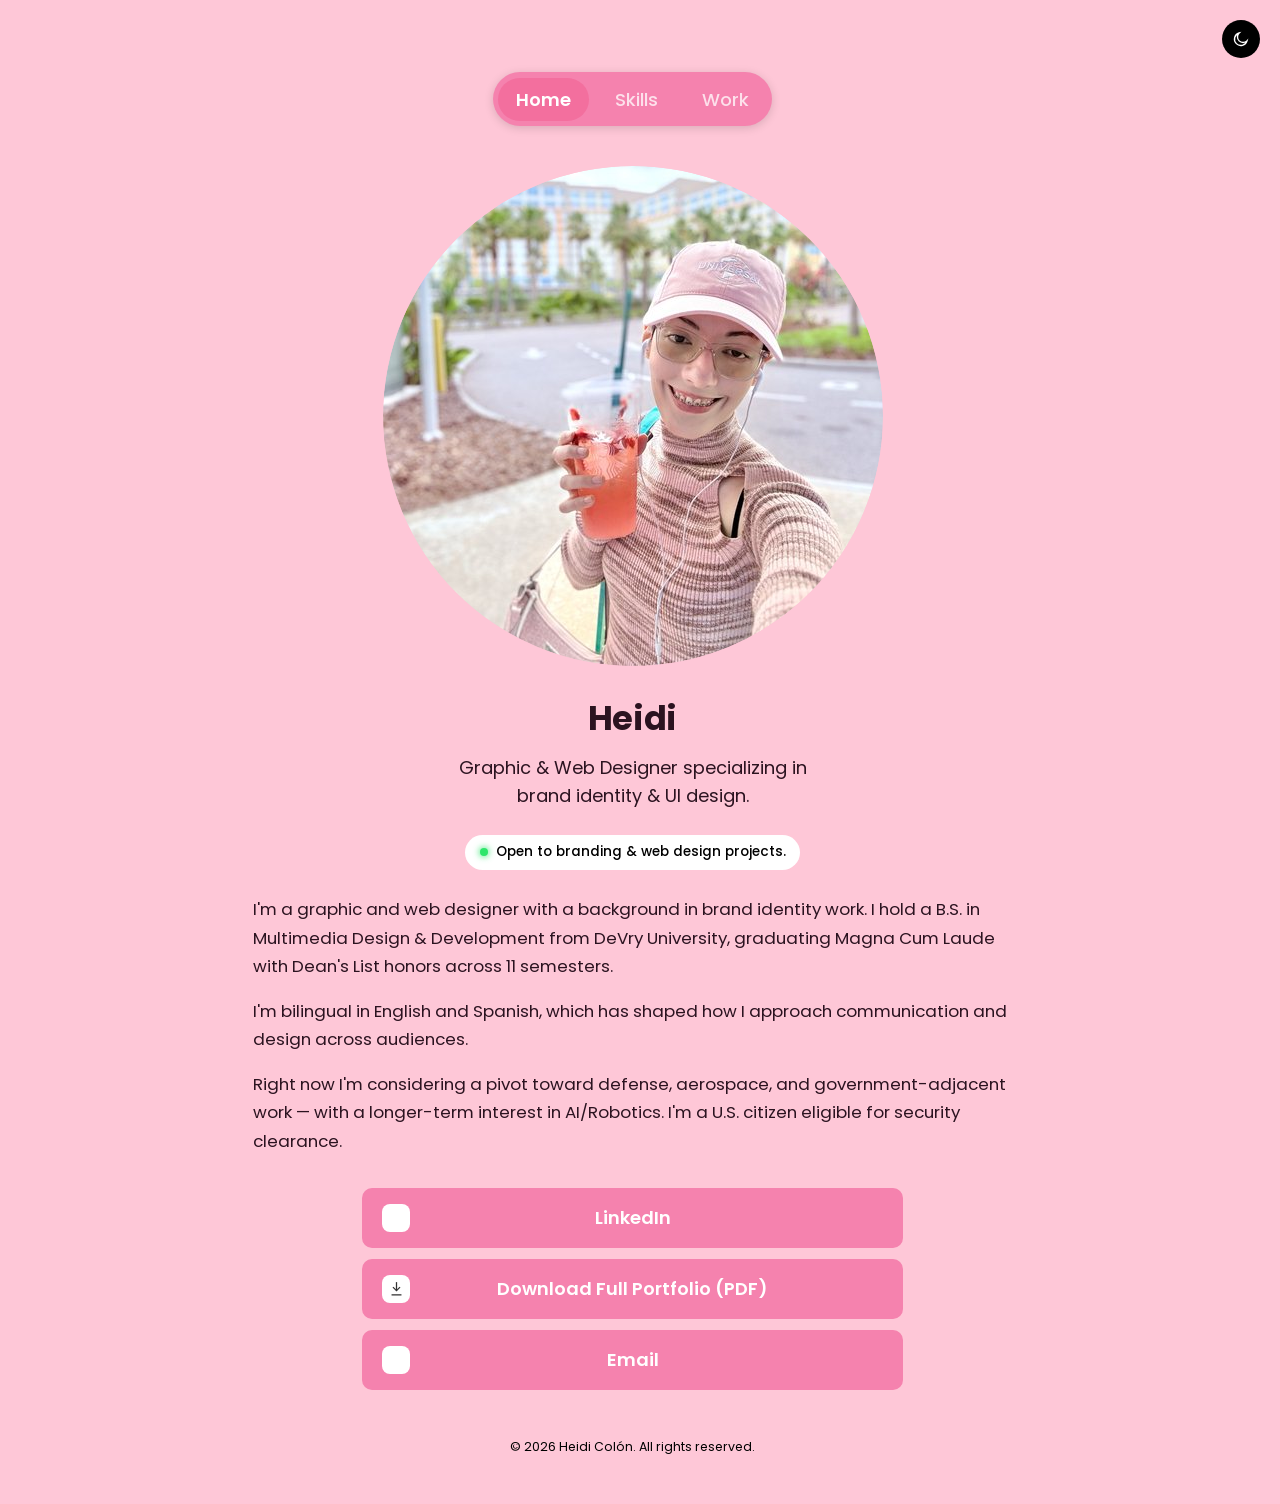
==== index.html @ cafd6dd6 "Add files via upload" ====
<!DOCTYPE html>
<html lang="en">
<head>
<meta charset="UTF-8">
<meta name="viewport" content="width=device-width, initial-scale=1.0">
<title>Heidi Colón</title>
<link rel="preconnect" href="https://fonts.googleapis.com">
<link rel="preconnect" href="https://fonts.gstatic.com" crossorigin>
<link href="https://fonts.googleapis.com/css2?family=Poppins:wght@400;500;600;700&display=swap" rel="stylesheet">
<link rel="stylesheet" href="style.css">
</head>
<body>

<button class="theme-toggle" id="themeToggle" aria-label="Toggle light and dark mode">
  <svg class="icon-sun" viewBox="0 0 24 24" fill="none" stroke="currentColor" stroke-width="1.8"><circle cx="12" cy="12" r="4.5"/><path d="M12 2.5v2M12 19.5v2M4.2 4.2l1.4 1.4M18.4 18.4l1.4 1.4M2.5 12h2M19.5 12h2M4.2 19.8l1.4-1.4M18.4 5.6l1.4-1.4"/></svg>
  <svg class="icon-moon" viewBox="0 0 24 24" fill="none" stroke="currentColor" stroke-width="1.8"><path d="M20 14.5A8.5 8.5 0 1 1 9.5 4a6.8 6.8 0 0 0 10.5 10.5z"/></svg>
</button>

<main class="page">
  <nav class="site-nav">
    <button class="nav-toggle" id="navToggle" aria-label="Toggle menu" aria-expanded="false">
      <svg class="icon-menu" viewBox="0 0 24 24" fill="none" stroke="currentColor" stroke-width="2"><line x1="3" y1="6" x2="21" y2="6"/><line x1="3" y1="12" x2="21" y2="12"/><line x1="3" y1="18" x2="21" y2="18"/></svg>
      <svg class="icon-close" viewBox="0 0 24 24" fill="none" stroke="currentColor" stroke-width="2"><line x1="6" y1="6" x2="18" y2="18"/><line x1="6" y1="18" x2="18" y2="6"/></svg>
    </button>
    <div class="nav-links" id="navLinks">
      <a href="index.html" class="nav-link active">Home</a>
      <a href="skills.html" class="nav-link">Skills</a>
      <a href="work.html" class="nav-link">Work</a>
    </div>
  </nav>

  <div class="avatar glitch-ring" aria-hidden="true"><img src="heidi.jpg" alt="" class="avatar-photo"><img src="zionzeta-avatar.jpg" alt="" class="avatar-photo-dark"></div>

  <h1 class="glitch-name" data-text="Zion Zeta"><span class="name-light">Heidi</span><span class="name-dark">Zion Zeta</span></h1>
  <p class="tagline">
    <span class="tagline-light">Graphic &amp; Web Designer specializing in brand identity &amp; UI design.</span>
    <span class="tagline-dark">Twitch Streamer, Content Creator &amp; Professional Memer by night.</span>
  </p>

  <div class="status-pill">
    <span class="status-dot"></span>
    <span class="tagline-light">Open to branding &amp; web design projects.</span>
    <span class="tagline-dark">Open to collabs &amp; sponsorships.</span>
  </div>

  <div class="about-copy tagline-light">
    <p>I'm a graphic and web designer with a background in brand identity work. I hold a B.S. in Multimedia Design &amp; Development from DeVry University, graduating Magna Cum Laude with Dean's List honors across 11 semesters.</p>
    <p>I'm bilingual in English and Spanish, which has shaped how I approach communication and design across audiences.</p>
    <p>Right now I'm considering a pivot toward defense, aerospace, and government-adjacent work — with a longer-term interest in AI/Robotics. I'm a U.S. citizen eligible for security clearance.</p>
  </div>

  <div class="links links-light">
    <a class="link-block" href="https://www.linkedin.com/in/heidicl/" target="_blank" rel="noopener">
      <span class="icon-badge"><img src="https://cdn.jsdelivr.net/npm/simple-icons@latest/icons/linkedin.svg" alt="" width="17" height="17"></span>
      <span class="label">LinkedIn</span>
    </a>
    <a class="link-block" href="Heidi_Portfolio.pdf" download>
      <span class="icon-badge"><svg viewBox="0 0 24 24" fill="none" stroke="currentColor" stroke-width="1.8"><path d="M12 3v12"/><path d="M7 10l5 5 5-5"/><path d="M5 21h14"/></svg></span>
      <span class="label">Download Full Portfolio (PDF)</span>
    </a>
    <a class="link-block" href="mailto:heidifett13@gmail.com">
      <span class="icon-badge"><img src="https://cdn.jsdelivr.net/npm/simple-icons@latest/icons/gmail.svg" alt="" width="17" height="17"></span>
      <span class="label">Email</span>
    </a>
  </div>

  <div class="links links-dark">
    <a class="link-block" href="https://www.twitch.tv/zionzeta" target="_blank" rel="noopener">
      <span class="icon-badge"><img src="https://cdn.jsdelivr.net/npm/simple-icons@latest/icons/twitch.svg" alt="" width="17" height="17"></span>
      <span class="label">Twitch</span>
    </a>
    <a class="link-block" href="https://www.tiktok.com/@zionzeta" target="_blank" rel="noopener">
      <span class="icon-badge"><img src="https://cdn.jsdelivr.net/npm/simple-icons@latest/icons/tiktok.svg" alt="" width="17" height="17"></span>
      <span class="label">TikTok</span>
    </a>
    <a class="link-block" href="mailto:zeta.bsns@gmail.com">
      <span class="icon-badge"><img src="https://cdn.jsdelivr.net/npm/simple-icons@latest/icons/gmail.svg" alt="" width="17" height="17"></span>
      <span class="label">Email</span>
    </a>
  </div>

  <footer>&copy; 2026 Heidi Colón. All rights reserved.</footer>
</main>

<script src="script.js"></script>
</body>
</html>
---- style.css ----
:root {
  --bg: #fec7d7;
  --surface: #f582ae;
  --surface-hover: #f36f9e;
  --accent: #c9436c;
  --icon-bg: #f582ae;
  --button-text: #ffffff;
  --text: #2b1320;
  --muted: #7a3550;
  --border: #f2a4c0;
}

:root[data-theme="dark"] {
  --bg: #1c1c1c;
  --surface: #ccff00;
  --surface-hover: #a3cc00;
  --accent: #ccff00;
  --icon-bg: #ccff00;
  --button-text: #000000;
  --text: #f3f1ec;
  --muted: #8b94a3;
  --border: #2a3340;
}

* { box-sizing: border-box; }

html {
  overflow-y: scroll;
  scrollbar-gutter: stable;
}

body {
  margin: 0;
  min-height: 100vh;
  background: var(--bg);
  color: var(--text);
  font-family: 'Poppins', sans-serif;
  display: flex;
  align-items: flex-start;
  justify-content: center;
  padding: 4.5rem 1.5rem 3rem;
  transition: background 0.2s, color 0.2s;
}

@media (prefers-reduced-motion: reduce) {
  * { animation: none !important; transition: none !important; }
}

.page {
  width: 100%;
  max-width: 26rem;
  display: flex;
  flex-direction: column;
  align-items: center;
  text-align: center;
}

.site-nav {
  display: flex;
  justify-content: center;
  margin-bottom: 2.5rem;
  position: sticky;
  top: 1rem;
  z-index: 50;
}

.nav-links {
  display: inline-flex;
  gap: 0.55rem;
  background: var(--surface);
  padding: 0.35rem;
  border-radius: 999px;
  box-shadow: 0 2px 10px rgba(0, 0, 0, 0.15);
}

:root[data-theme="dark"] .nav-links {
  box-shadow: 0 2px 10px rgba(0, 0, 0, 0.35);
}

.nav-toggle {
  display: none;
  width: 42px;
  height: 42px;
  border-radius: 50%;
  border: none;
  background: var(--surface);
  color: var(--button-text);
  align-items: center;
  justify-content: center;
  cursor: pointer;
  box-shadow: 0 2px 10px rgba(0, 0, 0, 0.15);
}

:root[data-theme="dark"] .nav-toggle {
  box-shadow: 0 2px 10px rgba(0, 0, 0, 0.35);
}

.nav-toggle svg { width: 20px; height: 20px; }

.nav-toggle .icon-close { display: none; }
.nav-toggle.open .icon-menu { display: none; }
.nav-toggle.open .icon-close { display: block; }

@media (max-width: 480px) {
  .nav-toggle {
    display: flex;
  }

  .nav-links {
    display: none;
    position: absolute;
    top: calc(100% + 0.5rem);
    left: 50%;
    transform: translateX(-50%);
    flex-direction: column;
    min-width: 200px;
    padding: 0.6rem;
    border-radius: 14px;
  }

  .nav-links.open {
    display: flex;
  }

  .nav-link {
    text-align: center;
    border-radius: 10px;
  }

  .nav-link:hover,
  .nav-link:focus-visible,
  .nav-link.active:hover {
    transform: none;
  }
}

.nav-link {
  color: var(--button-text);
  text-decoration: none;
  font-size: 1.125rem;
  font-weight: 500;
  opacity: 0.75;
  padding: 0.5rem 1.1rem;
  border-radius: 999px;
  transition: opacity 0.15s, transform 0.15s, background 0.15s, color 0.15s;
}

.nav-link:hover,
.nav-link:focus-visible {
  opacity: 1;
  background: var(--surface-hover);
  color: var(--button-text);
  transform: scale(1.05);
}

.nav-link.active {
  opacity: 1;
  font-weight: 600;
  background: var(--surface-hover);
  color: var(--button-text);
}

.nav-link.active:hover {
  transform: scale(1.05);
}

.avatar {
  width: 500px;
  max-width: 80vw;
  aspect-ratio: 1 / 1;
  border-radius: 50%;
  display: flex;
  align-items: center;
  justify-content: center;
  position: relative;
  margin-bottom: 1.75rem;
  overflow: hidden;
}

.avatar-photo {
  width: 100%;
  height: 100%;
  object-fit: cover;
  border-radius: 50%;
  display: block;
}

:root[data-theme="dark"] .avatar-photo {
  display: none;
}

.avatar-photo-dark {
  width: 100%;
  height: 100%;
  object-fit: cover;
  border-radius: 50%;
  display: none;
}

:root[data-theme="dark"] .avatar-photo-dark {
  display: block;
}

.avatar::before {
  content: "";
  position: absolute;
  inset: -8px;
  border-radius: 50%;
  border: 1px solid var(--border);
  animation: sweep 1.4s ease-out;
}

@keyframes sweep {
  from { clip-path: inset(0 100% 0 0); opacity: 0; }
  to { clip-path: inset(0 0 0 0); opacity: 1; }
}

.avatar span {
  font-family: 'Poppins', sans-serif;
  font-size: clamp(4.5rem, 22vw, 11rem);
  font-weight: 600;
  color: var(--icon-bg);
}

h1 {
  font-family: 'Poppins', sans-serif;
  font-size: 2.1rem;
  font-weight: 700;
  letter-spacing: -0.01em;
  margin: 0 0 0.6rem;
}

:root[data-theme="dark"] .avatar.glitch-ring::after {
  content: "";
  position: absolute;
  inset: 0;
  border-radius: 50%;
  background-image: url('zionzeta-avatar.jpg');
  background-size: cover;
  background-position: center;
  opacity: 0;
  pointer-events: none;
}

:root[data-theme="dark"] .avatar.glitch-ring.is-glitching::after {
  animation: glitch-slice 0.28s steps(1, end);
}

@keyframes glitch-slice {
  0%   { opacity: 1; clip-path: inset(8% 0 68% 0); transform: translateX(-10px); }
  20%  { opacity: 1; clip-path: inset(42% 0 28% 0); transform: translateX(12px); }
  40%  { opacity: 1; clip-path: inset(64% 0 6% 0); transform: translateX(-9px); }
  60%  { opacity: 1; clip-path: inset(4% 0 78% 0); transform: translateX(14px); }
  80%  { opacity: 1; clip-path: inset(48% 0 22% 0); transform: translateX(-6px); }
  100% { opacity: 0; clip-path: inset(0 0 0 0); transform: translateX(0); }
}

:root[data-theme="dark"] .glitch-name.is-glitching .name-dark {
  color: #ccff00;
}

.tagline {
  color: var(--text);
  font-size: 1.125rem;
  line-height: 1.55;
  max-width: 22rem;
  margin: 0 0 1.6rem;
}

.status-pill {
  display: inline-flex;
  align-items: center;
  gap: 0.5rem;
  background: #ffffff;
  color: #000000;
  font-size: 0.85rem;
  font-weight: 500;
  padding: 0.45rem 0.9rem;
  border-radius: 999px;
  margin-bottom: 1.6rem;
}

.status-dot {
  width: 8px;
  height: 8px;
  border-radius: 50%;
  background: #2ee66b;
  box-shadow: 0 0 0 0 rgba(46, 230, 107, 0.6), 0 0 6px 1px rgba(46, 230, 107, 0.8);
  flex-shrink: 0;
  animation: pulse-glow 2s ease-out infinite;
}

@keyframes pulse-glow {
  0% {
    box-shadow: 0 0 0 0 rgba(46, 230, 107, 0.6), 0 0 6px 1px rgba(46, 230, 107, 0.8);
  }
  70% {
    box-shadow: 0 0 0 6px rgba(46, 230, 107, 0), 0 0 6px 1px rgba(46, 230, 107, 0.8);
  }
  100% {
    box-shadow: 0 0 0 0 rgba(46, 230, 107, 0), 0 0 6px 1px rgba(46, 230, 107, 0.8);
  }
}

.about-copy {
  text-align: left;
  color: var(--text);
  font-size: 1.05rem;
  line-height: 1.7;
  width: min(760px, calc(100vw - 2.5rem));
  margin: 0 0 2rem;
}

.about-copy p { margin: 0 0 1rem; }
.about-copy p:last-child { margin-bottom: 0; }

.skills-section {
  text-align: left;
  width: min(760px, calc(100vw - 2.5rem));
  margin: 0 0 2rem;
}

.skill-group {
  margin-bottom: 1.35rem;
}

.skill-group:last-child {
  margin-bottom: 0;
}

.skill-group-title {
  font-family: 'Poppins', sans-serif;
  font-size: 2.1rem;
  font-weight: 600;
  color: var(--surface-hover);
  margin: 0 0 0.4rem;
}

.skill-group-items {
  color: var(--text);
  font-size: 1.05rem;
  line-height: 1.6;
  margin: 0;
}

.work-section {
  width: min(760px, calc(100vw - 2.5rem));
  text-align: left;
  margin: 0 0 2rem;
}

.work-item {
  margin-bottom: 2.5rem;
}

.work-item:last-child {
  margin-bottom: 0;
}

.work-thumb {
  width: 100%;
  border-radius: 10px;
  display: block;
  margin-bottom: 1rem;
  cursor: pointer;
  border: 2px solid transparent;
  transition: transform 0.2s ease, box-shadow 0.2s ease, border-color 0.2s ease;
}

.work-thumb:hover,
.work-thumb:focus-visible {
  transform: translateY(-6px);
  border-color: var(--surface-hover);
}

.work-thumb-placeholder {
  aspect-ratio: 900 / 506;
  display: flex;
  flex-direction: column;
  align-items: center;
  justify-content: center;
  gap: 0.35rem;
  background: var(--bg);
  border: 2px dashed var(--border);
  text-align: center;
  padding: 1rem;
}

.work-thumb-placeholder:hover,
.work-thumb-placeholder:focus-visible {
  border-style: dashed;
  border-color: var(--surface-hover);
}

.work-thumb-placeholder strong {
  font-family: 'Poppins', sans-serif;
  font-size: 1.2rem;
  color: var(--text);
}

.work-thumb-placeholder span {
  font-size: 0.85rem;
  color: var(--muted);
}

.work-title {
  font-family: 'Poppins', sans-serif;
  font-size: 2.1rem;
  font-weight: 600;
  color: var(--text);
  margin: 0 0 0.6rem;
}

.work-copy {
  color: var(--text);
  font-size: 1.05rem;
  line-height: 1.65;
  margin: 0 0 0.8rem;
}

.work-copy:last-child {
  margin-bottom: 0;
}

.work-copy a {
  color: var(--icon-bg);
  font-weight: 600;
}

.work-copy a:hover,
.work-copy a:focus-visible {
  color: var(--surface-hover);
}

.links {
  width: 130%;
  max-width: calc(100vw - 2.5rem);
  display: flex;
  flex-direction: column;
  gap: 0.7rem;
}

.link-block {
  display: grid;
  grid-template-columns: 28px 1fr 28px;
  align-items: center;
  column-gap: 0.65rem;
  width: 100%;
  background: var(--surface);
  border-radius: 10px;
  color: var(--button-text);
  text-decoration: none;
  padding: 1rem 1.25rem;
  font-size: 1.125rem;
  font-weight: 500;
  transition: background 0.15s, transform 0.1s;
}

.icon-badge {
  width: 28px;
  height: 28px;
  background: #ffffff;
  border-radius: 8px;
  display: flex;
  align-items: center;
  justify-content: center;
  flex-shrink: 0;
}

:root[data-theme="dark"] .icon-badge {
  background: #000000;
}

.icon-badge img {
  width: 17px;
  height: 17px;
  display: block;
}

:root[data-theme="dark"] .icon-badge img {
  filter: invert(1);
}

.icon-badge svg {
  width: 17px;
  height: 17px;
  color: #333333;
}

:root[data-theme="dark"] .icon-badge svg {
  color: #ffffff;
}

.link-block:hover,
.link-block:focus-visible {
  background: var(--surface-hover);
  transform: scale(1.05);
  position: relative;
  z-index: 10;
}

.link-block:active { transform: scale(0.99); }

.link-block .label {
  display: block;
  text-align: center;
  font-weight: 600;
}

footer {
  margin-top: 3rem;
  color: #000000;
  font-size: 0.78rem;
}

:root[data-theme="dark"] footer {
  color: #ffffff;
}

.theme-toggle {
  position: fixed;
  top: 1.25rem;
  right: 1.25rem;
  width: 38px;
  height: 38px;
  border-radius: 50%;
  border: none;
  background: #000000;
  color: #ffffff;
  display: flex;
  align-items: center;
  justify-content: center;
  cursor: pointer;
}

:root[data-theme="dark"] .theme-toggle {
  background: #ffffff;
  color: #000000;
}

.theme-toggle svg { width: 18px; height: 18px; }

.theme-toggle .icon-sun { display: none; }
:root[data-theme="dark"] .theme-toggle .icon-sun { display: block; }
:root[data-theme="dark"] .theme-toggle .icon-moon { display: none; }

.name-dark { display: none; }
:root[data-theme="dark"] .name-light { display: none; }
:root[data-theme="dark"] .name-dark { display: inline; }

.mono-dark { display: none; }
:root[data-theme="dark"] .mono-light { display: none; }
:root[data-theme="dark"] .mono-dark { display: inline; }

.tagline-dark { display: none; }
:root[data-theme="dark"] .tagline-light { display: none; }
:root[data-theme="dark"] .tagline-dark { display: inline; }

.links-dark { display: none; }
:root[data-theme="dark"] .links-light { display: none; }
:root[data-theme="dark"] .links-dark { display: flex; }
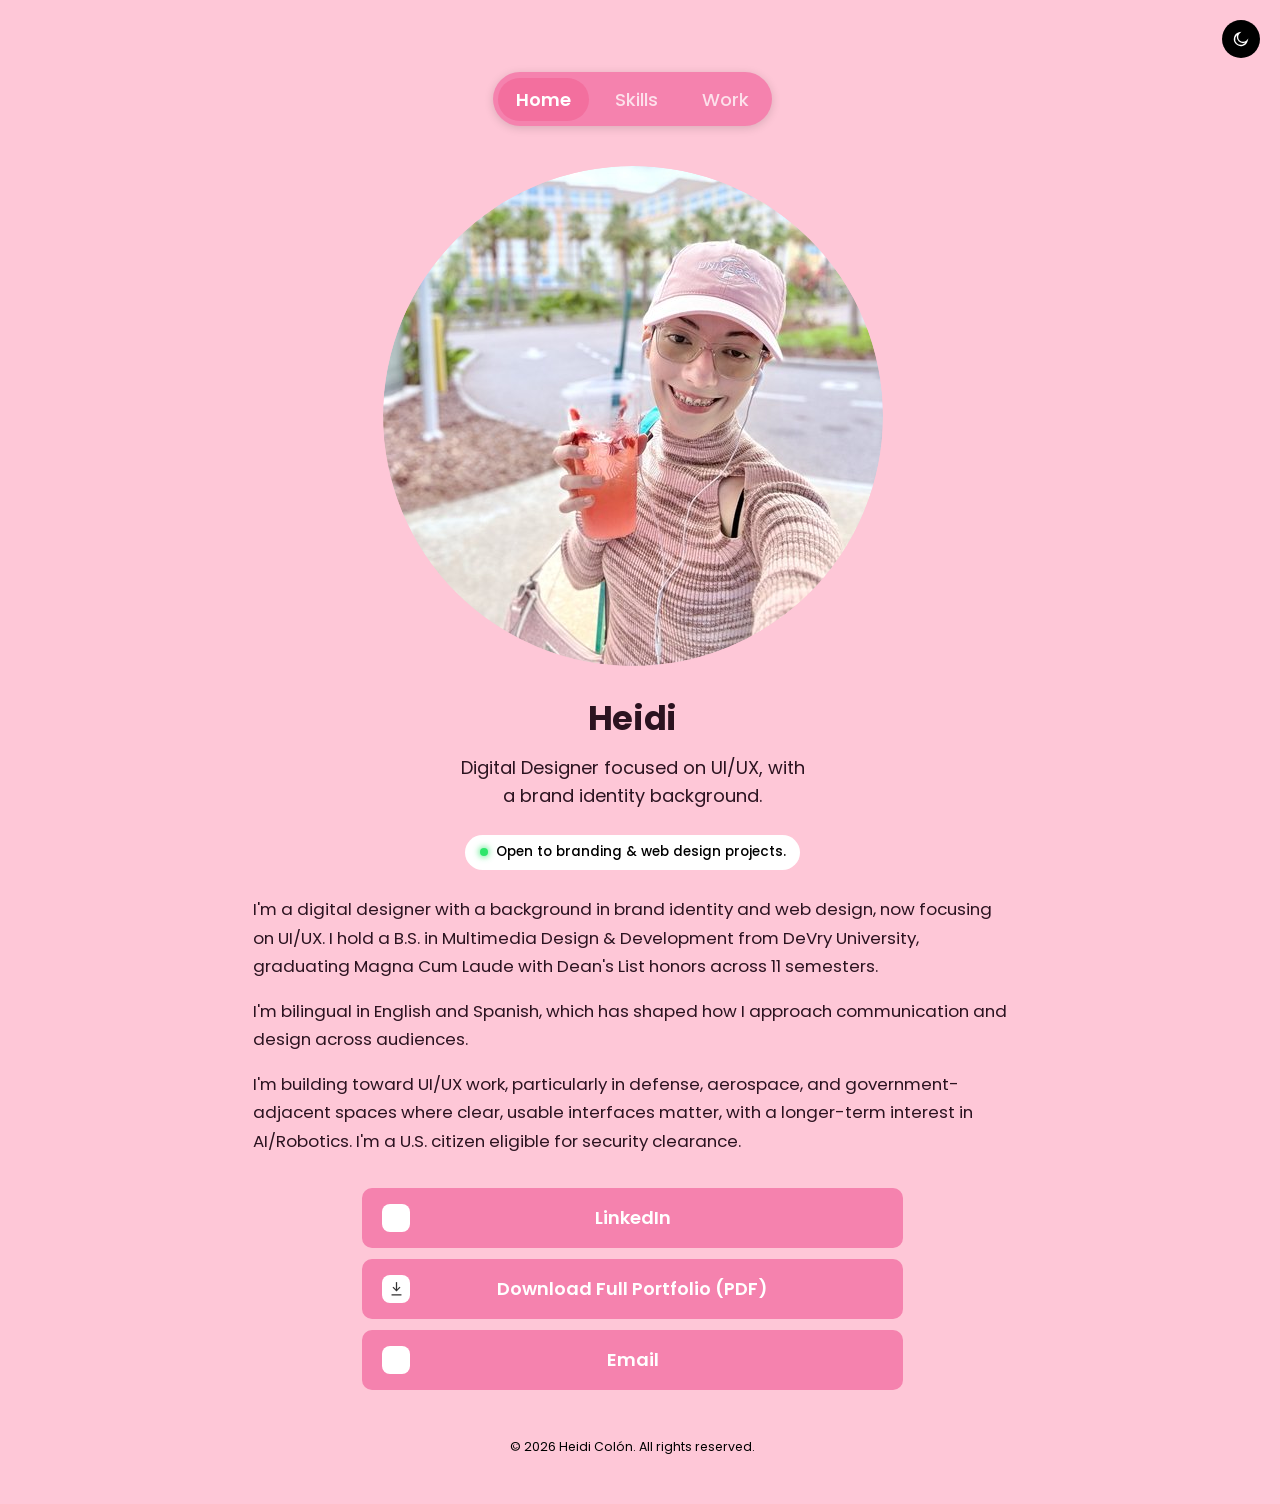
==== commit d9b71075: "Add files via upload" ====
--- a/index.html
+++ b/index.html
@@ -33,7 +33,7 @@
 
   <h1 class="glitch-name" data-text="Zion Zeta"><span class="name-light">Heidi</span><span class="name-dark">Zion Zeta</span></h1>
   <p class="tagline">
-    <span class="tagline-light">Graphic &amp; Web Designer specializing in brand identity &amp; UI design.</span>
+    <span class="tagline-light">Digital Designer focused on UI/UX, with a brand identity background.</span>
     <span class="tagline-dark">Twitch Streamer, Content Creator &amp; Professional Memer by night.</span>
   </p>
 
@@ -44,9 +44,9 @@
   </div>
 
   <div class="about-copy tagline-light">
-    <p>I'm a graphic and web designer with a background in brand identity work. I hold a B.S. in Multimedia Design &amp; Development from DeVry University, graduating Magna Cum Laude with Dean's List honors across 11 semesters.</p>
+    <p>I'm a digital designer with a background in brand identity and web design, now focusing on UI/UX. I hold a B.S. in Multimedia Design &amp; Development from DeVry University, graduating Magna Cum Laude with Dean's List honors across 11 semesters.</p>
     <p>I'm bilingual in English and Spanish, which has shaped how I approach communication and design across audiences.</p>
-    <p>Right now I'm considering a pivot toward defense, aerospace, and government-adjacent work — with a longer-term interest in AI/Robotics. I'm a U.S. citizen eligible for security clearance.</p>
+    <p>I'm building toward UI/UX work, particularly in defense, aerospace, and government-adjacent spaces where clear, usable interfaces matter, with a longer-term interest in AI/Robotics. I'm a U.S. citizen eligible for security clearance.</p>
   </div>
 
   <div class="links links-light">
--- a/style.css
+++ b/style.css
@@ -556,6 +556,150 @@
 :root[data-theme="dark"] .tagline-light { display: none; }
 :root[data-theme="dark"] .tagline-dark { display: inline; }
 
+.work-dark { display: none; }
+:root[data-theme="dark"] .work-light { display: none; }
+:root[data-theme="dark"] .work-dark { display: block; }
+
+.work-dark .skill-group-title {
+  margin-bottom: 0.4rem;
+  text-align: center;
+  color: var(--surface);
+}
+
+.brand-subtitle {
+  text-align: center;
+  color: var(--text);
+  font-size: 1.05rem;
+  line-height: 1.6;
+  margin: 0 0 1.25rem;
+}
+
+.brand-grid {
+  display: grid;
+  grid-template-columns: repeat(2, 1fr);
+  gap: 1rem;
+}
+
+.brand-grid img {
+  width: 100%;
+  height: auto;
+  display: block;
+  border-radius: 10px;
+  border: 2px solid transparent;
+  cursor: default;
+  transition: transform 0.2s ease, border-color 0.2s ease;
+}
+
+.brand-grid img:hover {
+  transform: translateY(-6px);
+  border-color: var(--surface);
+}
+
+.brand-grid img:last-child:nth-child(odd) {
+  grid-column: 1 / -1;
+  justify-self: center;
+  width: calc(50% - 0.5rem);
+}
+
+@media (max-width: 480px) {
+  .brand-grid {
+    grid-template-columns: 1fr;
+  }
+
+  .brand-grid img:last-child:nth-child(odd) {
+    width: 100%;
+  }
+}
+
+.brand-subtitle a {
+  color: var(--surface);
+  font-weight: 600;
+}
+
+.brand-subtitle a:hover,
+.brand-subtitle a:focus-visible {
+  color: var(--surface-hover);
+}
+
+.work-dark .featured-title {
+  margin-top: 3.5rem;
+}
+
+.video-grid {
+  display: grid;
+  grid-template-columns: repeat(2, 1fr);
+  gap: 1rem;
+}
+
+.video-tile {
+  margin: 0;
+}
+
+.video-tile video {
+  width: 100%;
+  height: auto;
+  display: block;
+  border-radius: 10px;
+  background: #000000;
+  background-clip: padding-box;
+  border: 2px solid transparent;
+  transition: transform 0.2s ease, border-color 0.2s ease;
+}
+
+.video-tile video:hover,
+.video-tile video:focus-visible {
+  transform: translateY(-6px);
+  border-color: var(--surface);
+}
+
+.video-tile figcaption {
+  margin-top: 0.5rem;
+  text-align: center;
+  color: var(--text);
+  font-size: 0.9rem;
+  line-height: 1.4;
+}
+
+.video-grid .video-tile:last-child:nth-child(odd) {
+  grid-column: 1 / -1;
+}
+
+@media (max-width: 480px) {
+  .video-grid {
+    grid-template-columns: 1fr;
+  }
+}
+
+.skills-dark { display: none; }
+:root[data-theme="dark"] .skills-light { display: none; }
+:root[data-theme="dark"] .skills-dark { display: block; }
+
 .links-dark { display: none; }
 :root[data-theme="dark"] .links-light { display: none; }
 :root[data-theme="dark"] .links-dark { display: flex; }
+
+
+/* ---- Glitch divider + video section headings (dark-mode Work page) ---- */
+.work-dark .glitch-divider {
+  height: 2px;
+  margin: 4rem 0 0;
+  background: var(--surface);
+}
+
+.work-dark .section-title {
+  margin-top: 2rem;
+}
+
+.work-dark .clip-title {
+  font-size: 1.5rem;
+  font-weight: 600;
+  text-align: center;
+  color: var(--surface);
+  margin: 2.5rem 0 0.4rem;
+}
+
+/* ---- Dark mode: chartreuse headings on Skills, chartreuse name on Home ---- */
+:root[data-theme="dark"] .skills-dark .skill-group-title,
+:root[data-theme="dark"] .glitch-name {
+  color: var(--surface);
+}
